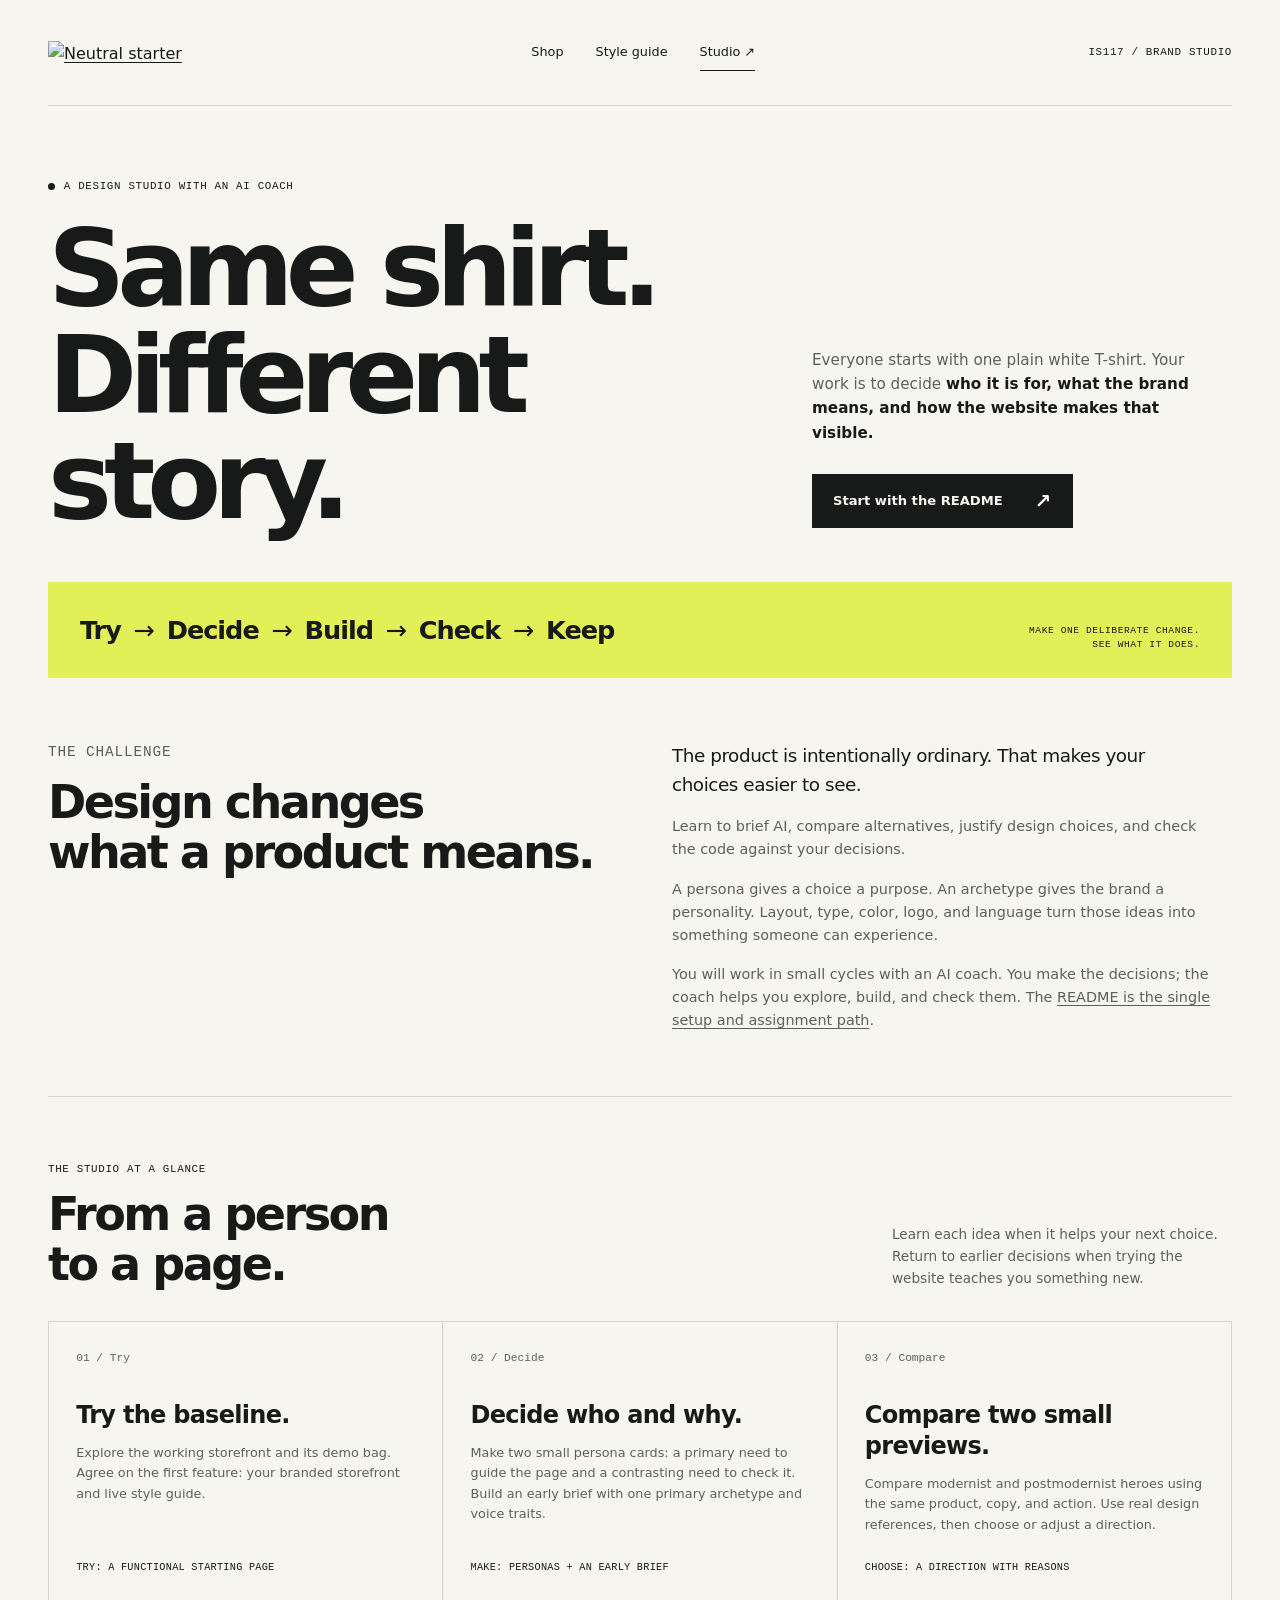
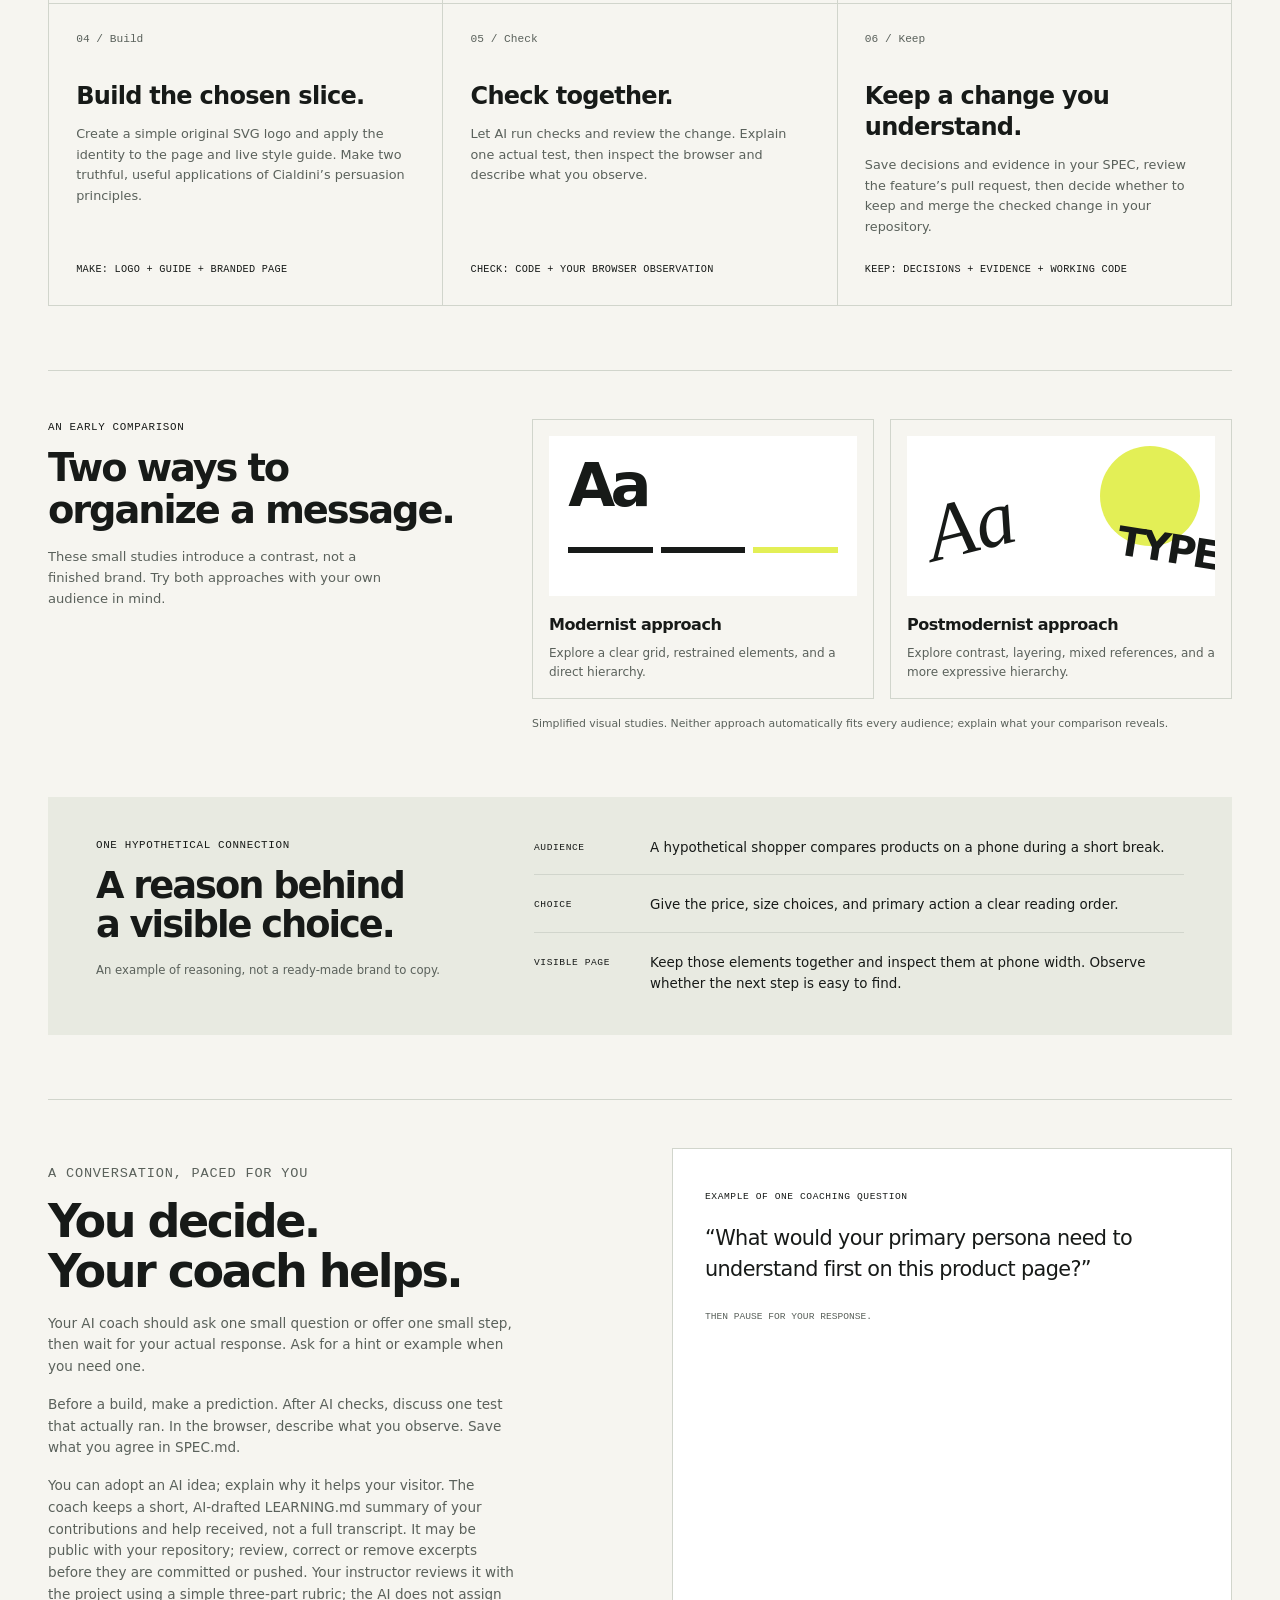
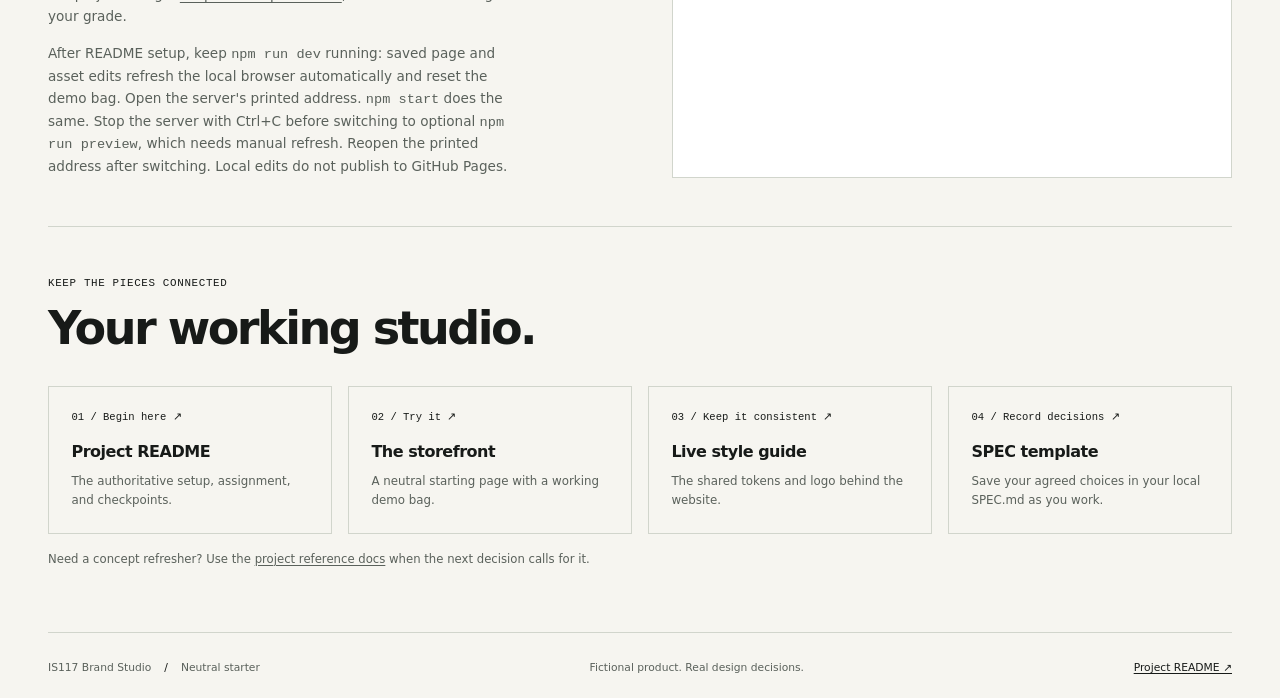
==== public/studio.html @ 38f99707 "Initial commit" ====
<!doctype html>
<html lang="en">
  <head>
    <meta charset="utf-8" />
    <meta name="viewport" content="width=device-width, initial-scale=1" />
    <meta
      name="description"
      content="IS117 Brand Studio: turn one plain white T-shirt into a deliberate brand and website, with an AI coach and decisions you can explain."
    />
    <title>Same shirt. Different story. — IS117 Brand Studio</title>
    <link rel="icon" href="data:," />
    <link rel="stylesheet" href="styles.css" />
    <link rel="stylesheet" href="studio.css" />
  </head>
  <body>
    <a class="skip-link" href="#main">Skip to content</a>
    <header class="site-header wrap">
      <a
        class="brand-link"
        href="index.html"
        aria-label="Your Brand storefront home"
        ><img
          class="wordmark"
          src="assets/wordmark.svg"
          alt="Neutral starter wordmark"
          width="175"
          height="26"
      /></a>
      <nav class="main-nav" aria-label="Main navigation">
        <a class="nav-link" href="index.html">Shop</a
        ><a class="nav-link" href="styleguide.html">Style guide</a
        ><a class="nav-link" href="studio.html" aria-current="page"
          >Studio <span aria-hidden="true">↗</span></a
        >
      </nav>
      <span class="micro-label">IS117 / Brand Studio</span>
    </header>
    <main id="main">
      <section
        class="page-hero studio-hero wrap"
        aria-labelledby="studio-title"
      >
        <p class="eyebrow">
          <span class="status-dot" aria-hidden="true"></span> A design studio
          with an AI coach
        </p>
        <h1 id="studio-title">Same shirt.<br />Different story.</h1>
        <div class="hero-summary">
          <p>
            Everyone starts with one plain white T-shirt. Your work is to decide
            <strong
              >who it is for, what the brand means, and how the website makes
              that visible.</strong
            >
          </p>
          <a
            class="button button-primary"
            href="https://github.com/kaw393939/is117-brand-studio#readme"
            >Start with the README <span aria-hidden="true">↗</span></a
          >
        </div>
      </section>
      <div class="studio-ribbon wrap">
        <p class="cycle">
          Try <span aria-hidden="true">→</span> Decide
          <span aria-hidden="true">→</span> Build
          <span aria-hidden="true">→</span> Check
          <span aria-hidden="true">→</span> Keep
        </p>
        <p class="micro-label">
          Make one deliberate change.<br />See what it does.
        </p>
      </div>

      <section class="studio-intro wrap" aria-labelledby="why-title">
        <div>
          <p class="eyebrow">The challenge</p>
          <h2 id="why-title">Design changes<br />what a product means.</h2>
        </div>
        <div>
          <p class="lead">
            The product is intentionally ordinary. That makes your choices
            easier to see.
          </p>
          <p>
            Learn to brief AI, compare alternatives, justify design choices, and
            check the code against your decisions.
          </p>
          <p>
            A persona gives a choice a purpose. An archetype gives the brand a
            personality. Layout, type, color, logo, and language turn those
            ideas into something someone can experience.
          </p>
          <p>
            You will work in small cycles with an AI coach. You make the
            decisions; the coach helps you explore, build, and check them. The
            <a href="https://github.com/kaw393939/is117-brand-studio#readme"
              >README is the single setup and assignment path</a
            >.
          </p>
        </div>
      </section>

      <section class="path-section wrap" aria-labelledby="path-title">
        <div class="path-intro">
          <div>
            <p class="eyebrow">The studio at a glance</p>
            <h2 id="path-title">From a person<br />to a page.</h2>
          </div>
          <p>
            Learn each idea when it helps your next choice. Return to earlier
            decisions when trying the website teaches you something new.
          </p>
        </div>
        <ol class="studio-path">
          <li>
            <span class="stage-number">01 / Try</span>
            <h3>Try the baseline.</h3>
            <p>
              Explore the working storefront and its demo bag. Agree on the
              first feature: your branded storefront and live style guide.
            </p>
            <p class="stage-output">Try: a functional starting page</p>
          </li>
          <li>
            <span class="stage-number">02 / Decide</span>
            <h3>Decide who and why.</h3>
            <p>
              Make two small persona cards: a primary need to guide the page and
              a contrasting need to check it. Build an early brief with one
              primary archetype and voice traits.
            </p>
            <p class="stage-output">Make: personas + an early brief</p>
          </li>
          <li>
            <span class="stage-number">03 / Compare</span>
            <h3>Compare two small previews.</h3>
            <p>
              Compare modernist and postmodernist heroes using the same product,
              copy, and action. Use real design references, then choose or
              adjust a direction.
            </p>
            <p class="stage-output">Choose: a direction with reasons</p>
          </li>
          <li>
            <span class="stage-number">04 / Build</span>
            <h3>Build the chosen slice.</h3>
            <p>
              Create a simple original SVG logo and apply the identity to the
              page and live style guide. Make two truthful, useful applications
              of Cialdini’s persuasion principles.
            </p>
            <p class="stage-output">Make: logo + guide + branded page</p>
          </li>
          <li>
            <span class="stage-number">05 / Check</span>
            <h3>Check together.</h3>
            <p>
              Let AI run checks and review the change. Explain one actual test,
              then inspect the browser and describe what you observe.
            </p>
            <p class="stage-output">Check: code + your browser observation</p>
          </li>
          <li>
            <span class="stage-number">06 / Keep</span>
            <h3>Keep a change you understand.</h3>
            <p>
              Save decisions and evidence in your SPEC, review the feature’s
              pull request, then decide whether to keep and merge the checked
              change in your repository.
            </p>
            <p class="stage-output">
              Keep: decisions + evidence + working code
            </p>
          </li>
        </ol>
      </section>

      <section
        class="comparison-section wrap"
        aria-labelledby="comparison-title"
      >
        <div>
          <p class="eyebrow">An early comparison</p>
          <h2 id="comparison-title">Two ways to<br />organize a message.</h2>
          <p class="comparison-description">
            These small studies introduce a contrast, not a finished brand. Try
            both approaches with your own audience in mind.
          </p>
        </div>
        <div class="comparison-grid">
          <article class="direction-card">
            <div class="direction-sketch modern-sketch" aria-hidden="true">
              <i></i><i></i><i></i>
            </div>
            <h3>Modernist approach</h3>
            <p>
              Explore a clear grid, restrained elements, and a direct hierarchy.
            </p>
          </article>
          <article class="direction-card">
            <div class="direction-sketch postmodern-sketch" aria-hidden="true">
              <i></i>
            </div>
            <h3>Postmodernist approach</h3>
            <p>
              Explore contrast, layering, mixed references, and a more
              expressive hierarchy.
            </p>
          </article>
          <p class="comparison-caption">
            Simplified visual studies. Neither approach automatically fits every
            audience; explain what your comparison reveals.
          </p>
        </div>
      </section>

      <section class="example-section wrap" aria-labelledby="example-title">
        <div>
          <p class="eyebrow">One hypothetical connection</p>
          <h2 id="example-title">A reason behind<br />a visible choice.</h2>
          <p class="guide-note">
            An example of reasoning, not a ready-made brand to copy.
          </p>
        </div>
        <div class="example-chain">
          <div class="example-step">
            <span class="micro-label">Audience</span>
            <p>
              A hypothetical shopper compares products on a phone during a short
              break.
            </p>
          </div>
          <div class="example-step">
            <span class="micro-label">Choice</span>
            <p>
              Give the price, size choices, and primary action a clear reading
              order.
            </p>
          </div>
          <div class="example-step">
            <span class="micro-label">Visible page</span>
            <p>
              Keep those elements together and inspect them at phone width.
              Observe whether the next step is easy to find.
            </p>
          </div>
        </div>
      </section>

      <section class="coach-section wrap" aria-labelledby="coach-title">
        <div>
          <p class="eyebrow">A conversation, paced for you</p>
          <h2 id="coach-title">You decide.<br />Your coach helps.</h2>
          <p>
            Your AI coach should ask one small question or offer one small step,
            then wait for your actual response. Ask for a hint or example when
            you need one.
          </p>
          <p>
            Before a build, make a prediction. After AI checks, discuss one test
            that actually ran. In the browser, describe what you observe. Save
            what you agree in SPEC.md.
          </p>
          <p>
            You can adopt an AI idea; explain why it helps your visitor. The
            coach keeps a short, AI-drafted LEARNING.md summary of your
            contributions and help received, not a full transcript. It may be
            public with your repository; review, correct or remove excerpts
            before they are committed or pushed. Your instructor reviews it with
            the project using a
            <a
              href="https://github.com/kaw393939/is117-brand-studio/blob/main/docs/assessment.md"
              >simple three-part rubric</a
            >; the AI does not assign your grade.
          </p>
          <p>
            After README setup, keep <code>npm run dev</code> running: saved
            page and asset edits refresh the local browser automatically and
            reset the demo bag. Open the server's printed address.
            <code>npm start</code> does the same. Stop the server with Ctrl+C
            before switching to optional <code>npm run preview</code>, which
            needs manual refresh. Reopen the printed address after switching.
            Local edits do not publish to GitHub Pages.
          </p>
        </div>
        <blockquote class="coach-quote">
          <span class="micro-label">Example of one coaching question</span>
          <p>
            “What would your primary persona need to understand first on this
            product page?”
          </p>
          <footer>Then pause for your response.</footer>
        </blockquote>
      </section>

      <section class="resource-section wrap" aria-labelledby="resources-title">
        <p class="eyebrow">Keep the pieces connected</p>
        <h2 id="resources-title">Your working studio.</h2>
        <div class="resource-grid">
          <a
            class="resource-card"
            href="https://github.com/kaw393939/is117-brand-studio#readme"
            ><span>01 / Begin here ↗</span>
            <h3>Project README</h3>
            <p>The authoritative setup, assignment, and checkpoints.</p></a
          >
          <a class="resource-card" href="index.html"
            ><span>02 / Try it ↗</span>
            <h3>The storefront</h3>
            <p>A neutral starting page with a working demo bag.</p></a
          >
          <a class="resource-card" href="styleguide.html"
            ><span>03 / Keep it consistent ↗</span>
            <h3>Live style guide</h3>
            <p>The shared tokens and logo behind the website.</p></a
          >
          <a
            class="resource-card"
            href="https://github.com/kaw393939/is117-brand-studio/blob/main/SPEC.md"
            ><span>04 / Record decisions ↗</span>
            <h3>SPEC template</h3>
            <p>
              Save your agreed choices in your local SPEC.md as you work.
            </p></a
          >
        </div>
        <p class="guide-note">
          Need a concept refresher? Use the
          <a
            href="https://github.com/kaw393939/is117-brand-studio/tree/main/docs"
            >project reference docs</a
          >
          when the next decision calls for it.
        </p>
      </section>
    </main>
    <footer class="site-footer wrap">
      <p>
        IS117 Brand Studio <span class="footer-separator"> / </span> Neutral
        starter
      </p>
      <p class="footer-tagline">Fictional product. Real design decisions.</p>
      <a href="https://github.com/kaw393939/is117-brand-studio#readme"
        >Project README <span aria-hidden="true">↗</span></a
      >
    </footer>
  </body>
</html>
---- public/styles.css ----
/* Shared brand tokens. Change these after you agree on your brand direction.
   Both the storefront and the live style guide use this file. */
:root {
  --color-paper: #f6f5f0;
  --color-ink: #171a18;
  --color-muted: #5a615b;
  --color-line: #d1d5cc;
  --color-accent: #e3ef56;
  --color-soft: #e8eae1;
  --color-white: #fff;
  --color-danger: #992e28;
  --font-body:
    system-ui, -apple-system, blinkmacsystemfont, "Segoe UI", sans-serif;
  --font-display:
    system-ui, -apple-system, blinkmacsystemfont, "Segoe UI", sans-serif;
  --font-mono: ui-monospace, sfmono-regular, consolas, monospace;
  --space-1: 0.5rem;
  --space-2: 1rem;
  --space-3: 1.5rem;
  --space-4: 2rem;
  --space-5: 3rem;
  --space-6: 4rem;
  --page-width: 1440px;
}

* {
  box-sizing: border-box;
}

html {
  scroll-behavior: smooth;
  scroll-padding-top: 1.5rem;
}

body {
  margin: 0;
  background: var(--color-paper);
  color: var(--color-ink);
  font-family: var(--font-body);
  line-height: 1.6;
  -webkit-font-smoothing: antialiased;
}

img,
svg {
  display: block;
  max-width: 100%;
}

button,
a,
input {
  -webkit-tap-highlight-color: transparent;
}

a {
  color: inherit;
  text-underline-offset: 0.2em;
  text-decoration-thickness: 1px;
}

a:hover {
  text-decoration-thickness: 2px;
}

button,
input {
  font: inherit;
}

button {
  cursor: pointer;
}

button:disabled {
  cursor: default;
}

:focus-visible {
  outline: 3px solid var(--color-ink);
  outline-offset: 5px;
}

[hidden] {
  display: none !important;
}

::selection {
  background: var(--color-accent);
  color: var(--color-ink);
}

h1,
h2,
h3,
p {
  margin: 0;
}

h1,
h2,
h3 {
  font-family: var(--font-display);
  font-weight: 550;
}

h1 {
  font-size: clamp(3.4rem, 6.25vw, 6.6rem);
  line-height: 0.99;
  letter-spacing: -0.075em;
}

h2 {
  font-size: clamp(2rem, 3.6vw, 3.75rem);
  line-height: 1.08;
  letter-spacing: -0.055em;
}

h3 {
  font-size: 1.3rem;
  line-height: 1.3;
  letter-spacing: -0.03em;
}

p + p {
  margin-top: var(--space-2);
}

.wrap {
  width: min(calc(100% - 6rem), var(--page-width));
  margin-inline: auto;
}

.muted {
  color: var(--color-muted);
}

.eyebrow,
.micro-label,
.visual-label,
.image-caption,
.section-number,
.type-label,
.token-name {
  font-family: var(--font-mono);
  font-size: 0.68rem;
  font-weight: 500;
  line-height: 1.5;
  letter-spacing: 0.06em;
  text-transform: uppercase;
}

.eyebrow {
  display: flex;
  align-items: center;
  gap: 0.55rem;
}

.status-dot {
  width: 7px;
  height: 7px;
  display: inline-block;
  background: var(--color-ink);
  border-radius: 50%;
}

.skip-link {
  position: fixed;
  top: 8px;
  left: 8px;
  z-index: 10;
  transform: translateY(-180%);
  padding: 0.75rem 1rem;
  background: var(--color-ink);
  color: var(--color-white);
}

.skip-link:focus {
  transform: translateY(0);
}

.starter-notice {
  display: flex;
  justify-content: space-between;
  align-items: center;
  gap: 1.5rem;
  padding: 0.8rem 3rem;
  background: var(--color-accent);
  font-size: 0.73rem;
  line-height: 1.5;
}

.starter-notice a {
  flex-shrink: 0;
  font-weight: 650;
}

.site-header {
  min-height: 106px;
  display: flex;
  align-items: center;
  gap: 3rem;
  border-bottom: 1px solid var(--color-line);
}

.brand-link {
  display: inline-block;
  flex-shrink: 0;
}

.wordmark {
  width: 150px;
  height: auto;
}

.main-nav {
  display: flex;
  justify-content: center;
  align-items: center;
  gap: 2rem;
  margin-inline: auto;
}

.nav-link,
.bag-link {
  text-decoration: none;
  font-size: 0.8rem;
}

.nav-link {
  padding-block: 0.5rem;
  border-bottom: 1px solid transparent;
}

.nav-link:hover,
.nav-link[aria-current="page"] {
  border-color: currentcolor;
}

.bag-link {
  display: flex;
  align-items: center;
  gap: 0.65rem;
  white-space: nowrap;
}

.bag-count {
  display: grid;
  place-items: center;
  min-width: 1.7rem;
  height: 1.7rem;
  border: 1px solid var(--color-ink);
  border-radius: 50%;
  font-size: 0.7rem;
}

.product-section {
  display: grid;
  grid-template-columns: 1.13fr 1fr;
  gap: clamp(3rem, 7vw, 8rem);
  padding-block: var(--space-5) 5rem;
  align-items: start;
}

.product-visual {
  position: relative;
  background: var(--color-soft);
}

.visual-label {
  position: absolute;
  z-index: 1;
  inset: 1.3rem 1.4rem auto;
  display: flex;
  justify-content: space-between;
  gap: 1rem;
  font-size: 0.6rem;
}

.shirt-image {
  width: 100%;
  height: auto;
  aspect-ratio: 800 / 880;
  object-fit: contain;
}

.image-caption {
  display: flex;
  align-items: center;
  justify-content: space-between;
  gap: 1rem;
  padding: 1.2rem 1.4rem;
  border-top: 1px solid var(--color-line);
  font-size: 0.59rem;
}

.image-caption > :last-child {
  font-family: var(--font-body);
  font-size: 1.5rem;
  line-height: 1;
}

.product-information {
  max-width: 530px;
  padding-block: 1rem;
}

.product-information h1 {
  margin-top: 1.6rem;
}

.product-intro {
  font-size: 1.2rem;
  line-height: 1.5;
  margin-top: 1.8rem;
  letter-spacing: -0.025em;
}

.product-description {
  margin-top: 0.6rem;
  font-size: 0.88rem;
  max-width: 430px;
}

.price-row {
  display: flex;
  align-items: center;
  justify-content: space-between;
  gap: 1rem;
  margin-block: 2rem 1.5rem;
  padding-bottom: 1.2rem;
  border-bottom: 1px solid var(--color-line);
}

.price {
  font-size: 1.65rem;
  letter-spacing: -0.04em;
  font-weight: 600;
}

.price span {
  font-family: var(--font-mono);
  font-size: 0.65rem;
  font-weight: 400;
  letter-spacing: 0;
  margin-left: 0.25rem;
}

.price-row .micro-label {
  color: var(--color-muted);
  font-size: 0.6rem;
}

fieldset {
  padding: 0;
  margin: 0;
  border: 0;
  min-width: 0;
}

legend {
  padding: 0;
  font-size: 0.84rem;
  font-weight: 650;
}

.field-help {
  margin-top: 0.3rem;
  color: var(--color-muted);
  font-size: 0.74rem;
}

.size-options {
  display: grid;
  grid-template-columns: repeat(4, 1fr);
  gap: 0.6rem;
  margin-top: 1rem;
}

.size-option {
  position: relative;
  cursor: pointer;
}

.size-option input {
  position: absolute;
  opacity: 0;
  width: 100%;
  height: 100%;
  margin: 0;
  cursor: pointer;
}

.size-option span {
  display: grid;
  place-items: center;
  min-height: 3.2rem;
  border: 1px solid var(--color-line);
  background: var(--color-paper);
  font-size: 0.83rem;
  transition:
    background 150ms ease,
    border-color 150ms ease;
}

.size-option input:checked + span {
  background: var(--color-ink);
  border-color: var(--color-ink);
  color: var(--color-paper);
}

.size-option input:hover + span {
  border-color: var(--color-ink);
}

.size-option input:focus-visible + span {
  outline: 3px solid var(--color-ink);
  outline-offset: 4px;
}

.size-option input:focus-visible {
  outline: none;
}

.field-error {
  color: var(--color-danger);
  font-size: 0.8rem;
  margin-top: 0.9rem;
  font-weight: 550;
}

.button {
  display: inline-flex;
  align-items: center;
  justify-content: space-between;
  gap: 2rem;
  min-height: 3.4rem;
  border: 1px solid var(--color-ink);
  padding: 0.9rem 1.25rem;
  font-size: 0.82rem;
  font-weight: 550;
  line-height: 1.4;
  text-decoration: none;
  transition:
    background 150ms ease,
    color 150ms ease;
}

.button > span[aria-hidden] {
  font-size: 1.25rem;
  line-height: 1;
}

.button-primary {
  background: var(--color-ink);
  color: var(--color-paper);
}

.button-primary:hover {
  background: var(--color-accent);
  color: var(--color-ink);
}

.button-secondary {
  background: transparent;
  color: var(--color-ink);
}

.button-secondary:hover {
  background: var(--color-soft);
}

.add-button {
  width: 100%;
  margin-top: 1.4rem;
}

.demo-disclaimer {
  font-size: 0.68rem;
  line-height: 1.65;
  color: var(--color-muted);
  margin-top: 0.9rem;
  max-width: 420px;
}

.product-facts {
  margin-bottom: 0;
  margin-top: 1.8rem;
}

.product-facts div {
  display: flex;
  justify-content: space-between;
  gap: 1rem;
  padding-block: 0.62rem;
  border-top: 1px solid var(--color-line);
  font-size: 0.71rem;
}

.product-facts dt {
  color: var(--color-muted);
}

.product-facts dd {
  margin: 0;
  font-weight: 500;
  text-align: right;
}

.bag-section {
  display: grid;
  grid-template-columns: 1fr 1fr;
  gap: 3rem;
  border-top: 1px solid var(--color-line);
  padding-block: 3rem;
}

.bag-section h2 {
  margin-top: 0.6rem;
  font-size: clamp(2rem, 3vw, 3rem);
}

.bag-details {
  padding-top: 0.2rem;
  font-size: 0.85rem;
}

.bag-message {
  max-width: 500px;
}

.bag-items {
  list-style: none;
  margin: 1rem 0;
  padding: 0;
}

.bag-items:empty {
  margin: 0;
}

.bag-items li {
  padding-block: 0.55rem;
  border-bottom: 1px solid var(--color-line);
  font-size: 0.78rem;
}

.text-button {
  padding: 0.5rem 0;
  border: 0;
  background: transparent;
  color: var(--color-ink);
  font-size: 0.8rem;
  text-decoration: underline;
  text-underline-offset: 0.25rem;
}

.text-button:disabled {
  opacity: 0.5;
}

.bag-details .field-help {
  margin-top: 0.4rem;
  font-size: 0.69rem;
}

.starter-next {
  display: grid;
  grid-template-columns: 1fr 1fr;
  gap: 1.5rem 3rem;
  background: var(--color-accent);
  padding: 2.7rem 3rem 3rem;
  margin-block: 1rem 4rem;
}

.starter-next > .eyebrow {
  grid-column: 1 / -1;
}

.starter-next > div {
  max-width: 470px;
  font-size: 0.86rem;
}

.starter-next .button {
  margin-top: 1.6rem;
}

.site-footer {
  display: flex;
  align-items: center;
  justify-content: space-between;
  gap: 2rem;
  border-top: 1px solid var(--color-line);
  padding-block: 1.6rem;
  font-size: 0.67rem;
  color: var(--color-muted);
}

.footer-tagline {
  margin: 0;
}

.footer-separator {
  margin-inline: 0.6rem;
  color: var(--color-ink);
}

.site-footer a {
  color: var(--color-ink);
}

/* Shared editorial pages */
.page-hero {
  padding-block: 4.5rem 3.8rem;
  display: grid;
  grid-template-columns: 1.25fr 0.75fr;
  align-items: end;
  gap: 1.3rem 4rem;
}

.page-hero > .eyebrow {
  grid-column: 1 / -1;
}

.page-hero h1 {
  font-size: clamp(3.5rem, 6.8vw, 7.3rem);
}

.page-hero .hero-summary {
  max-width: 400px;
  font-size: 0.95rem;
  color: var(--color-muted);
  padding-bottom: 0.25rem;
}

.hero-summary strong {
  font-weight: 550;
  color: var(--color-ink);
}

.page-subnav {
  display: flex;
  flex-wrap: wrap;
  gap: 0.6rem 1.8rem;
  padding-block: 1rem;
  border-top: 1px solid var(--color-line);
  border-bottom: 1px solid var(--color-line);
  font-size: 0.76rem;
}

.section-link {
  text-decoration: none;
}

.section-link:hover {
  text-decoration: underline;
}

.guide-section {
  padding-block: 3rem;
  border-bottom: 1px solid var(--color-line);
  display: grid;
  grid-template-columns: 0.32fr 1fr;
  column-gap: 3rem;
}

.section-heading .section-number {
  color: var(--color-muted);
  display: block;
  margin-bottom: 0.8rem;
}

.section-heading h2 {
  font-size: clamp(1.7rem, 2.5vw, 2.65rem);
}

.section-heading p {
  font-size: 0.78rem;
  color: var(--color-muted);
  margin-top: 1rem;
  max-width: 210px;
}

.guide-content {
  min-width: 0;
}

.draft-label {
  display: inline-block;
  padding: 0.3rem 0.55rem;
  background: var(--color-accent);
  color: var(--color-ink);
  font-family: var(--font-mono);
  font-size: 0.6rem;
  line-height: 1.4;
  letter-spacing: 0.03em;
  text-transform: uppercase;
}

.decision-grid {
  display: grid;
  grid-template-columns: repeat(3, 1fr);
  gap: 1.5rem;
  margin-top: 1.6rem;
}

.decision-grid > div {
  border-top: 1px solid var(--color-line);
  padding-top: 0.8rem;
}

.decision-grid h3 {
  font-size: 0.85rem;
  font-weight: 650;
  letter-spacing: 0;
}

.decision-grid p {
  font-size: 0.8rem;
  color: var(--color-muted);
  margin-top: 0.5rem;
}

.decision-grid .undecided {
  font-size: 1.5rem;
  font-weight: 450;
  color: var(--color-ink);
  letter-spacing: -0.04em;
}

.logo-board {
  min-height: 230px;
  display: grid;
  place-items: center;
  padding: 3rem;
  background: var(--color-white);
  border: 1px solid var(--color-line);
}

.logo-board img {
  width: min(100%, 380px);
}

.logo-variants {
  display: grid;
  grid-template-columns: 1fr 1fr;
  border: 1px solid var(--color-line);
  border-top: 0;
}

.logo-variant {
  min-height: 140px;
  padding: 1.5rem;
  display: flex;
  flex-direction: column;
  justify-content: space-between;
  gap: 1.5rem;
}

.logo-variant + .logo-variant {
  border-left: 1px solid var(--color-line);
}

.logo-small {
  width: 110px;
  height: auto;
}

.logo-mono {
  width: 190px;
  filter: brightness(0);
}

.logo-variant p,
.guide-note {
  font-size: 0.73rem;
  color: var(--color-muted);
}

.guide-note {
  margin-top: 1rem;
  max-width: 680px;
}

.palette-grid {
  display: grid;
  grid-template-columns: repeat(5, 1fr);
  gap: 0.65rem;
}

.color-swatch {
  height: 120px;
  border: 1px solid var(--color-line);
  background: var(--swatch-color);
}

.palette-card h3 {
  font-size: 0.76rem;
  letter-spacing: 0;
  font-weight: 650;
  margin-top: 0.65rem;
}

.palette-card code {
  font-family: var(--font-mono);
  font-size: 0.65rem;
  color: var(--color-muted);
  display: block;
  margin-top: 0.15rem;
}

.palette-card p {
  font-size: 0.66rem;
  color: var(--color-muted);
  margin-top: 0.4rem;
  line-height: 1.5;
}

.type-specimen {
  border-top: 1px solid var(--color-line);
  padding-block: 1.3rem;
}

.type-specimen:first-child {
  border-top: 0;
  padding-top: 0;
}

.type-label {
  display: block;
  margin-bottom: 1rem;
  color: var(--color-muted);
  font-size: 0.6rem;
}

.type-display {
  font-family: var(--font-display);
  font-size: clamp(2.5rem, 4.5vw, 5rem);
  font-weight: 550;
  letter-spacing: -0.075em;
  line-height: 1;
  max-width: 700px;
}

.type-body {
  font-family: var(--font-body);
  font-size: 1rem;
  max-width: 570px;
}

.type-mono {
  font-family: var(--font-mono);
  text-transform: uppercase;
  font-size: 0.7rem;
  letter-spacing: 0.06em;
}

.spacing-grid {
  display: flex;
  flex-wrap: wrap;
  align-items: start;
  gap: 2rem;
}

.spacing-token {
  min-width: 52px;
}

.spacing-bar {
  width: var(--token-size);
  height: 40px;
  background: var(--color-ink);
  margin-bottom: 0.9rem;
}

.token-name {
  display: block;
  font-size: 0.6rem;
}

.spacing-token code {
  font-family: var(--font-mono);
  color: var(--color-muted);
  font-size: 0.65rem;
}

.button-samples {
  display: flex;
  flex-wrap: wrap;
  gap: 1rem;
}

.button-samples .button {
  min-width: 185px;
}

.voice-grid {
  display: grid;
  grid-template-columns: 1fr 1fr;
  gap: 2rem;
}

.voice-grid h3 {
  font-size: 0.95rem;
  font-weight: 600;
  margin-bottom: 0.65rem;
}

.voice-grid p {
  font-size: 0.84rem;
  color: var(--color-muted);
}

.voice-example {
  font-size: 1.7rem !important;
  color: var(--color-ink) !important;
  letter-spacing: -0.035em;
  line-height: 1.3;
}

.guide-footer-note {
  display: flex;
  gap: 2rem;
  align-items: center;
  justify-content: space-between;
  background: var(--color-soft);
  padding: 1.5rem 2rem;
  margin-block: 2rem 4rem;
}

.guide-footer-note p {
  font-size: 0.83rem;
  max-width: 680px;
}

.guide-footer-note a {
  font-size: 0.8rem;
  white-space: nowrap;
}

@media (width >= 1600px) {
  .product-section {
    gap: 8rem;
  }
}

@media (width <= 1100px) {
  .wrap {
    width: calc(100% - 4rem);
  }

  .starter-notice {
    padding-inline: 2rem;
  }

  .site-header {
    gap: 1.7rem;
  }

  .main-nav {
    gap: 1.25rem;
  }

  .product-section {
    gap: 3rem;
    align-items: start;
  }

  .product-information h1 {
    font-size: clamp(3.4rem, 7vw, 5rem);
  }

  .product-information {
    padding-top: 0.5rem;
  }

  .product-intro {
    margin-top: 1.4rem;
  }

  .price-row {
    margin-top: 1.5rem;
  }

  .page-hero {
    column-gap: 2rem;
  }

  .guide-section {
    grid-template-columns: 0.35fr 1fr;
    gap: 2rem;
  }

  .palette-grid {
    grid-template-columns: repeat(3, 1fr);
    row-gap: 1.6rem;
  }
}

@media (width <= 760px) {
  .wrap {
    width: calc(100% - 2.5rem);
  }

  .starter-notice {
    padding: 0.75rem 1.25rem;
    font-size: 0.67rem;
    gap: 1rem;
  }

  .starter-notice > span {
    max-width: 480px;
  }

  .starter-notice a {
    font-size: 0.65rem;
  }

  .site-header {
    min-height: 108px;
    display: grid;
    grid-template-columns: 1fr auto;
    gap: 0.5rem 1rem;
    padding-block: 1.2rem 1rem;
  }

  .wordmark {
    width: 130px;
  }

  .main-nav {
    grid-row: 2;
    grid-column: 1 / -1;
    margin: 0;
    justify-content: flex-start;
    gap: 1.5rem;
  }

  .nav-link,
  .bag-link {
    font-size: 0.73rem;
  }

  .bag-link {
    grid-column: 2;
    grid-row: 1;
  }

  .bag-count {
    min-width: 1.5rem;
    height: 1.5rem;
  }

  .product-section {
    grid-template-columns: 1fr;
    gap: 2rem;
    padding-block: 1.5rem 3rem;
  }

  .product-visual {
    max-width: 600px;
    width: 100%;
    margin-inline: auto;
  }

  .shirt-image {
    max-height: 530px;
  }

  .product-information {
    max-width: none;
    padding: 0;
  }

  .product-information h1 {
    font-size: clamp(4.2rem, 13vw, 7rem);
    margin-top: 1rem;
  }

  .product-intro {
    font-size: 1.1rem;
    margin-top: 1.4rem;
  }

  .product-description {
    max-width: 580px;
  }

  .product-facts {
    margin-top: 1.5rem;
  }

  .bag-section {
    grid-template-columns: 1fr;
    gap: 1.3rem;
    padding-block: 2rem;
  }

  .bag-section h2 {
    margin-top: 0.6rem;
  }

  .starter-next {
    grid-template-columns: 1fr;
    padding: 1.8rem;
    gap: 1.3rem;
    margin-block: 1rem 3rem;
  }

  .starter-next > div {
    max-width: none;
  }

  .site-footer {
    flex-wrap: wrap;
    gap: 0.7rem 2rem;
    padding-block: 1.5rem;
  }

  .footer-tagline {
    display: none;
  }

  .page-hero {
    padding-block: 2.5rem;
    grid-template-columns: 1fr;
    row-gap: 1.4rem;
  }

  .page-hero h1 {
    font-size: clamp(3.7rem, 11vw, 6rem);
  }

  .page-hero .hero-summary {
    max-width: 570px;
    font-size: 0.9rem;
  }

  .page-subnav {
    gap: 0.6rem 1.2rem;
    font-size: 0.72rem;
  }

  .guide-section {
    grid-template-columns: 1fr;
    gap: 1.8rem;
    padding-block: 2.3rem;
  }

  .section-heading {
    display: grid;
    grid-template-columns: 1fr 1fr;
    column-gap: 2rem;
  }

  .section-heading .section-number {
    grid-column: 1 / -1;
    margin-bottom: 0.5rem;
  }

  .section-heading p {
    max-width: none;
    margin: 0;
    font-size: 0.73rem;
  }

  .decision-grid {
    gap: 1rem;
  }

  .decision-grid .undecided {
    font-size: 1.3rem;
  }

  .decision-grid p {
    font-size: 0.73rem;
  }

  .palette-grid {
    grid-template-columns: repeat(5, 1fr);
  }

  .color-swatch {
    height: 85px;
  }

  .palette-card p {
    font-size: 0.62rem;
  }

  .palette-card code {
    font-size: 0.57rem;
  }

  .guide-footer-note {
    flex-direction: column;
    align-items: start;
    gap: 1rem;
    margin-block: 1.5rem 3rem;
    padding: 1.5rem;
  }
}

@media (width <= 420px) {
  .starter-notice {
    align-items: start;
    flex-direction: column;
    gap: 0.35rem;
  }

  .visual-label {
    inset: 1rem 1rem auto;
    font-size: 0.53rem;
  }

  .image-caption {
    font-size: 0.53rem;
    padding: 1rem;
  }

  .price-row .micro-label {
    font-size: 0.54rem;
  }

  .section-heading {
    grid-template-columns: 1fr;
    gap: 0.6rem;
  }

  .section-heading .section-number {
    margin: 0;
  }

  .decision-grid {
    grid-template-columns: 1fr;
    gap: 1.2rem;
  }

  .decision-grid > div {
    display: grid;
    grid-template-columns: 0.5fr 1fr;
    gap: 0.4rem 1rem;
  }

  .decision-grid p {
    margin-top: 0;
  }

  .decision-grid p:last-child {
    grid-column: 2;
  }

  .palette-grid {
    grid-template-columns: repeat(3, 1fr);
  }

  .color-swatch {
    height: 90px;
  }

  .logo-board {
    min-height: 190px;
    padding: 2rem;
  }

  .logo-variants {
    grid-template-columns: 1fr;
  }

  .logo-variant {
    min-height: 125px;
  }

  .logo-variant + .logo-variant {
    border-left: 0;
    border-top: 1px solid var(--color-line);
  }

  .voice-grid {
    grid-template-columns: 1fr;
    gap: 1.5rem;
  }
}

@media (prefers-reduced-motion: reduce) {
  html {
    scroll-behavior: auto;
  }

  *,
  *::before,
  *::after {
    transition: none !important;
    animation: none !important;
  }
}
---- public/studio.css ----
/* Assignment overview: the README remains the setup authority. */
.studio-hero {
  padding-bottom: 3rem;
}

.studio-hero h1 {
  font-size: clamp(4rem, 8.4vw, 9rem);
}

.studio-hero .hero-summary {
  padding-bottom: 0.4rem;
}

.studio-hero .button {
  margin-top: 1.8rem;
}

.studio-ribbon {
  display: grid;
  grid-template-columns: 1fr auto;
  align-items: center;
  gap: 1.5rem;
  background: var(--color-accent);
  padding: 1.6rem 2rem;
}

.cycle {
  font-size: clamp(1.15rem, 2vw, 1.8rem);
  font-weight: 550;
  letter-spacing: -0.04em;
  line-height: 1.5;
}

.cycle span {
  font-weight: 350;
  margin-inline: 0.3rem;
}

.studio-ribbon .micro-label {
  max-width: 205px;
  text-align: right;
  font-size: 0.6rem;
}

.studio-intro {
  display: grid;
  grid-template-columns: 1fr 1fr;
  gap: 4rem;
  padding-block: 4rem;
  border-bottom: 1px solid var(--color-line);
}

.studio-intro h2 {
  margin-top: 0.9rem;
}

.studio-intro p {
  font-size: 0.9rem;
  color: var(--color-muted);
  max-width: 540px;
}

.studio-intro .lead {
  font-size: 1.15rem;
  color: var(--color-ink);
  line-height: 1.55;
  letter-spacing: -0.025em;
}

.path-section {
  padding-block: 4rem;
}

.path-intro {
  display: flex;
  justify-content: space-between;
  gap: 2rem;
  align-items: end;
  margin-bottom: 2rem;
}

.path-intro h2 {
  margin-top: 0.8rem;
}

.path-intro > p {
  font-size: 0.85rem;
  color: var(--color-muted);
  max-width: 340px;
}

.studio-path {
  margin: 0;
  padding: 0;
  list-style: none;
  display: grid;
  grid-template-columns: repeat(3, 1fr);
  border-top: 1px solid var(--color-line);
  border-left: 1px solid var(--color-line);
}

.studio-path > li {
  min-height: 280px;
  border-right: 1px solid var(--color-line);
  border-bottom: 1px solid var(--color-line);
  padding: 1.7rem;
  display: flex;
  flex-direction: column;
}

.stage-number {
  font-family: var(--font-mono);
  font-size: 0.7rem;
  color: var(--color-muted);
  margin-bottom: 2rem;
}

.studio-path h3 {
  font-size: 1.5rem;
  margin-bottom: 0.75rem;
}

.studio-path p {
  font-size: 0.8rem;
  color: var(--color-muted);
}

.studio-path .stage-output {
  font-size: 0.64rem;
  text-transform: uppercase;
  font-family: var(--font-mono);
  letter-spacing: 0.025em;
  margin-top: auto;
  padding-top: 1.5rem;
  color: var(--color-ink);
}

.comparison-section {
  display: grid;
  grid-template-columns: 0.6fr 1fr;
  gap: 4rem;
  padding-block: 3rem 4rem;
  border-top: 1px solid var(--color-line);
}

.comparison-section h2 {
  font-size: clamp(2rem, 3vw, 3rem);
  margin-top: 0.75rem;
}

.comparison-description {
  color: var(--color-muted);
  font-size: 0.82rem;
  margin-top: 1rem;
  max-width: 350px;
}

.comparison-grid {
  display: grid;
  grid-template-columns: 1fr 1fr;
  gap: 1rem;
}

.direction-card {
  border: 1px solid var(--color-line);
  padding: 1rem;
}

.direction-sketch {
  height: 160px;
  margin-bottom: 1.2rem;
  background: var(--color-white);
  overflow: hidden;
  position: relative;
}

.modern-sketch {
  display: grid;
  grid-template-columns: repeat(3, 1fr);
  gap: 0.5rem;
  padding: 1.2rem;
}

.modern-sketch::before {
  content: "Aa";
  font-size: 3.8rem;
  font-weight: 650;
  line-height: 1;
  letter-spacing: -0.08em;
  grid-column: 1 / -1;
}

.modern-sketch i {
  display: block;
  background: var(--color-ink);
  height: 0.4rem;
}

.postmodern-sketch::before {
  content: "Aa";
  position: absolute;
  font-family: Georgia, serif;
  font-style: italic;
  font-size: 5rem;
  transform: rotate(-14deg);
  inset: 0 0 auto 1rem;
  z-index: 1;
}

.postmodern-sketch::after {
  content: "TYPE";
  position: absolute;
  right: -3px;
  bottom: 16px;
  font-weight: 800;
  font-size: 2.5rem;
  letter-spacing: -0.075em;
  transform: rotate(9deg);
  text-decoration: underline;
  text-decoration-color: var(--color-accent);
  text-decoration-thickness: 16px;
  text-underline-offset: -8px;
}

.postmodern-sketch i {
  position: absolute;
  display: block;
  width: 100px;
  height: 100px;
  right: 15px;
  top: 10px;
  background: var(--color-accent);
  border-radius: 50%;
}

.modern-sketch i:last-child {
  background: var(--color-accent);
}

.direction-card h3 {
  font-size: 1rem;
  margin-bottom: 0.5rem;
}

.direction-card p {
  font-size: 0.75rem;
  color: var(--color-muted);
}

.comparison-caption {
  grid-column: 1 / -1;
  color: var(--color-muted);
  font-size: 0.68rem;
}

.example-section {
  padding: 2.5rem 3rem;
  background: var(--color-soft);
  display: grid;
  grid-template-columns: 0.6fr 1fr;
  gap: 3rem;
  margin-bottom: 4rem;
}

.example-section h2 {
  font-size: 2.3rem;
  margin-top: 0.8rem;
}

.example-chain {
  display: grid;
  grid-template-columns: 1fr;
  gap: 1.2rem;
}

.example-step {
  display: grid;
  grid-template-columns: 100px 1fr;
  gap: 1rem;
  padding-bottom: 1rem;
  border-bottom: 1px solid var(--color-line);
}

.example-step:last-child {
  padding-bottom: 0;
  border-bottom: 0;
}

.example-step .micro-label {
  font-size: 0.6rem;
  padding-top: 0.25rem;
}

.example-step p {
  font-size: 0.84rem;
}

.coach-section {
  display: grid;
  grid-template-columns: 1fr 1fr;
  gap: 4rem;
  border-top: 1px solid var(--color-line);
  padding-block: 3rem;
}

.coach-section h2 {
  margin-top: 0.8rem;
}

.coach-section p {
  font-size: 0.85rem;
  color: var(--color-muted);
  margin-top: 1rem;
  max-width: 470px;
}

.coach-quote {
  background: var(--color-white);
  border: 1px solid var(--color-line);
  margin: 0;
  padding: 2rem;
}

.coach-quote .micro-label {
  font-size: 0.6rem;
}

.coach-quote p {
  color: var(--color-ink);
  font-size: 1.3rem;
  line-height: 1.5;
  letter-spacing: -0.03em;
}

.coach-quote footer {
  font-family: var(--font-mono);
  font-size: 0.6rem;
  text-transform: uppercase;
  color: var(--color-muted);
  margin-top: 1.5rem;
}

.resource-section {
  border-top: 1px solid var(--color-line);
  padding-block: 3rem 4rem;
}

.resource-section h2 {
  margin-top: 0.8rem;
}

.resource-grid {
  display: grid;
  grid-template-columns: repeat(4, 1fr);
  gap: 1rem;
  margin-top: 2rem;
}

.resource-card {
  display: block;
  border: 1px solid var(--color-line);
  padding: 1.4rem;
  text-decoration: none;
}

.resource-card:hover {
  background: var(--color-soft);
}

.resource-card span {
  display: block;
  margin-bottom: 1rem;
  font-size: 0.66rem;
  font-family: var(--font-mono);
}

.resource-card h3 {
  font-size: 1rem;
}

.resource-card p {
  font-size: 0.74rem;
  color: var(--color-muted);
  margin-top: 0.6rem;
}

@media (width <= 1100px) {
  .studio-path > li {
    padding: 1.4rem;
  }

  .comparison-section {
    grid-template-columns: 0.65fr 1fr;
    gap: 2rem;
  }

  .example-section {
    gap: 2rem;
    padding: 2rem;
  }
}

@media (width <= 760px) {
  .studio-hero h1 {
    font-size: clamp(4rem, 13vw, 7rem);
  }

  .studio-hero .button {
    margin-top: 1.3rem;
  }

  .studio-ribbon {
    padding: 1.5rem;
    grid-template-columns: 1fr;
    gap: 0.7rem;
  }

  .studio-ribbon .micro-label {
    text-align: left;
    max-width: none;
  }

  .cycle span {
    margin-inline: 0.1rem;
  }

  .studio-intro {
    grid-template-columns: 1fr;
    gap: 1.7rem;
    padding-block: 2.5rem;
  }

  .studio-intro p {
    max-width: none;
  }

  .path-section {
    padding-block: 2.5rem;
  }

  .path-intro {
    align-items: start;
    flex-direction: column;
    gap: 1.2rem;
  }

  .path-intro > p {
    max-width: 540px;
  }

  .studio-path {
    grid-template-columns: repeat(2, 1fr);
  }

  .studio-path > li {
    min-height: 270px;
  }

  .studio-path h3 {
    font-size: 1.3rem;
  }

  .stage-number {
    margin-bottom: 1.5rem;
  }

  .comparison-section {
    grid-template-columns: 1fr;
    gap: 1.5rem;
    padding-block: 2.5rem;
  }

  .comparison-description {
    max-width: 540px;
  }

  .example-section {
    grid-template-columns: 1fr;
    gap: 2rem;
    padding: 1.6rem;
    margin-bottom: 2.5rem;
  }

  .coach-section {
    grid-template-columns: 1fr;
    gap: 1.7rem;
    padding-block: 2.5rem;
  }

  .coach-section p {
    max-width: none;
  }

  .coach-quote {
    padding: 1.6rem;
  }

  .resource-section {
    padding-block: 2.5rem 3rem;
  }

  .resource-grid {
    grid-template-columns: repeat(2, 1fr);
  }
}

@media (width <= 420px) {
  .studio-path {
    grid-template-columns: 1fr;
  }

  .studio-path > li {
    min-height: 235px;
  }

  .example-step {
    grid-template-columns: 1fr;
    gap: 0.4rem;
  }

  .resource-grid {
    gap: 0.7rem;
  }

  .resource-card {
    padding: 1rem;
  }

  .comparison-grid {
    gap: 0.7rem;
  }

  .direction-card {
    padding: 0.75rem;
  }

  .direction-sketch {
    height: 135px;
  }
}
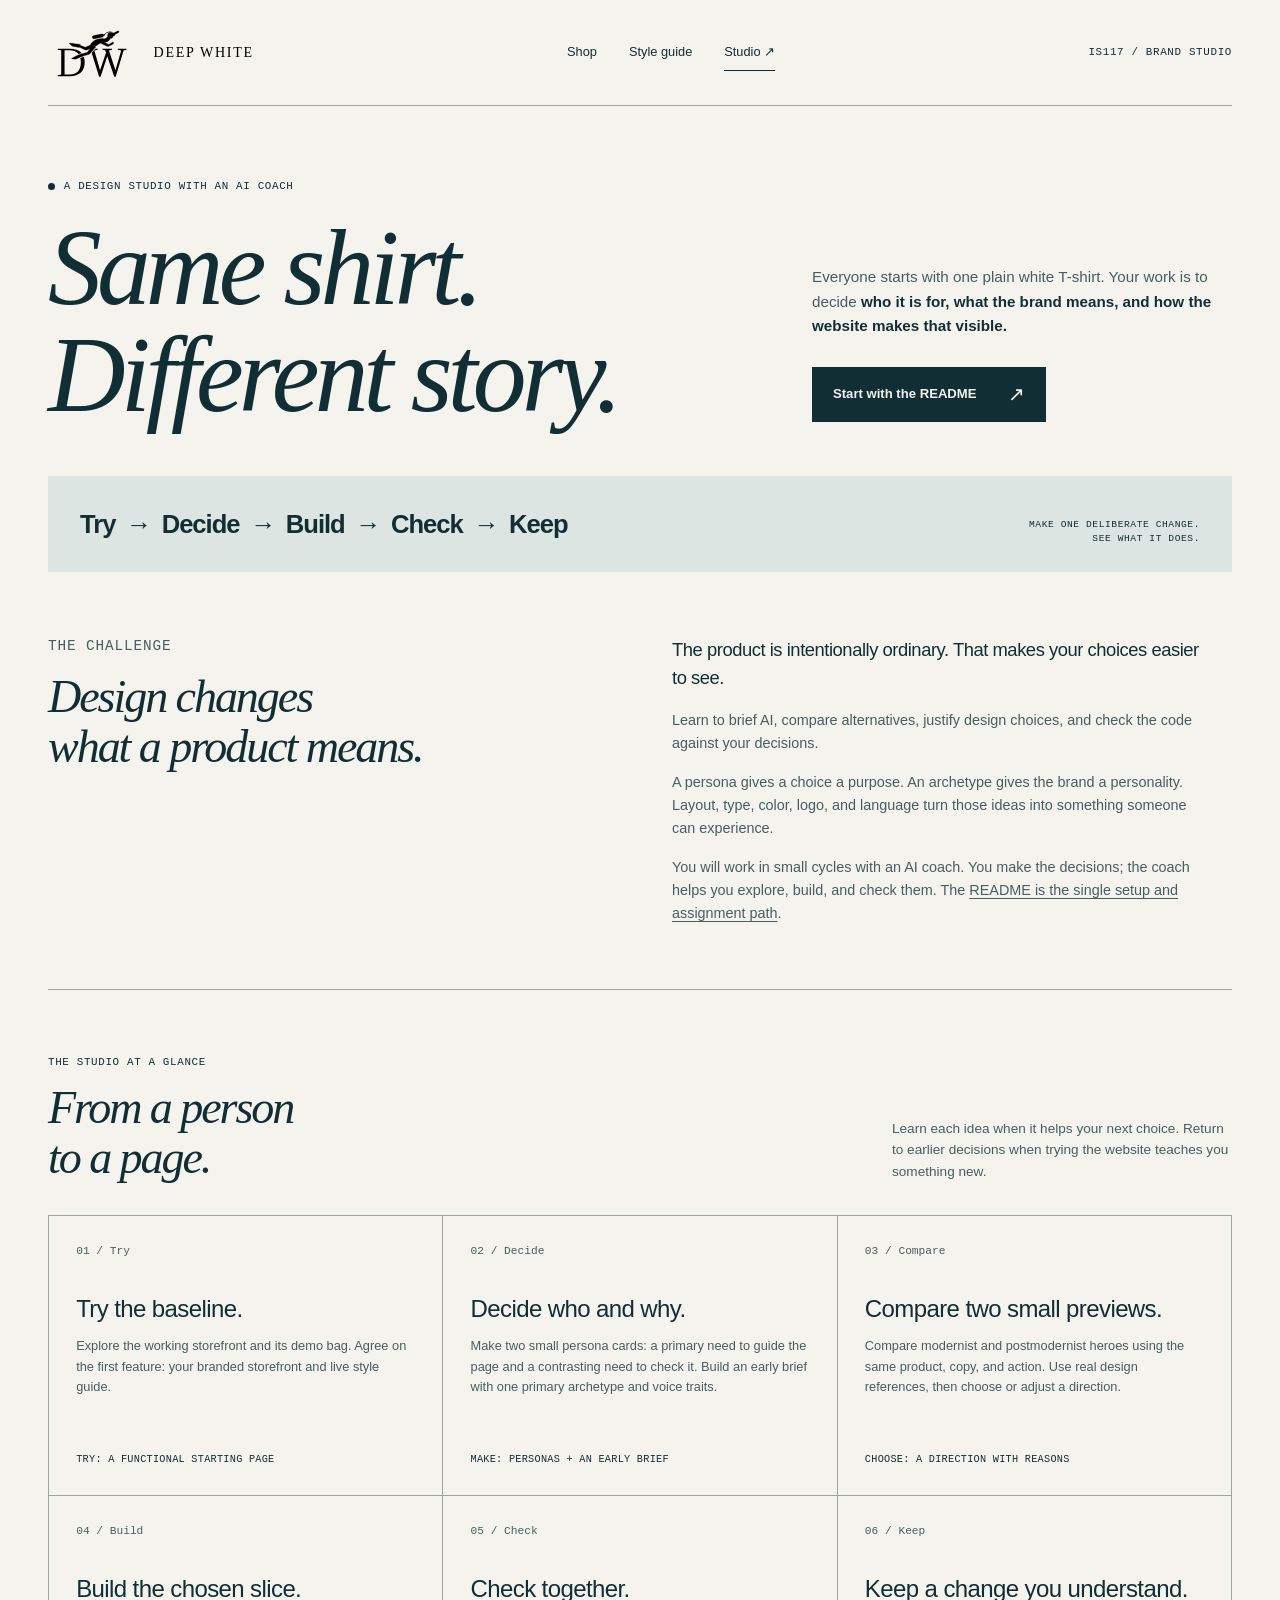
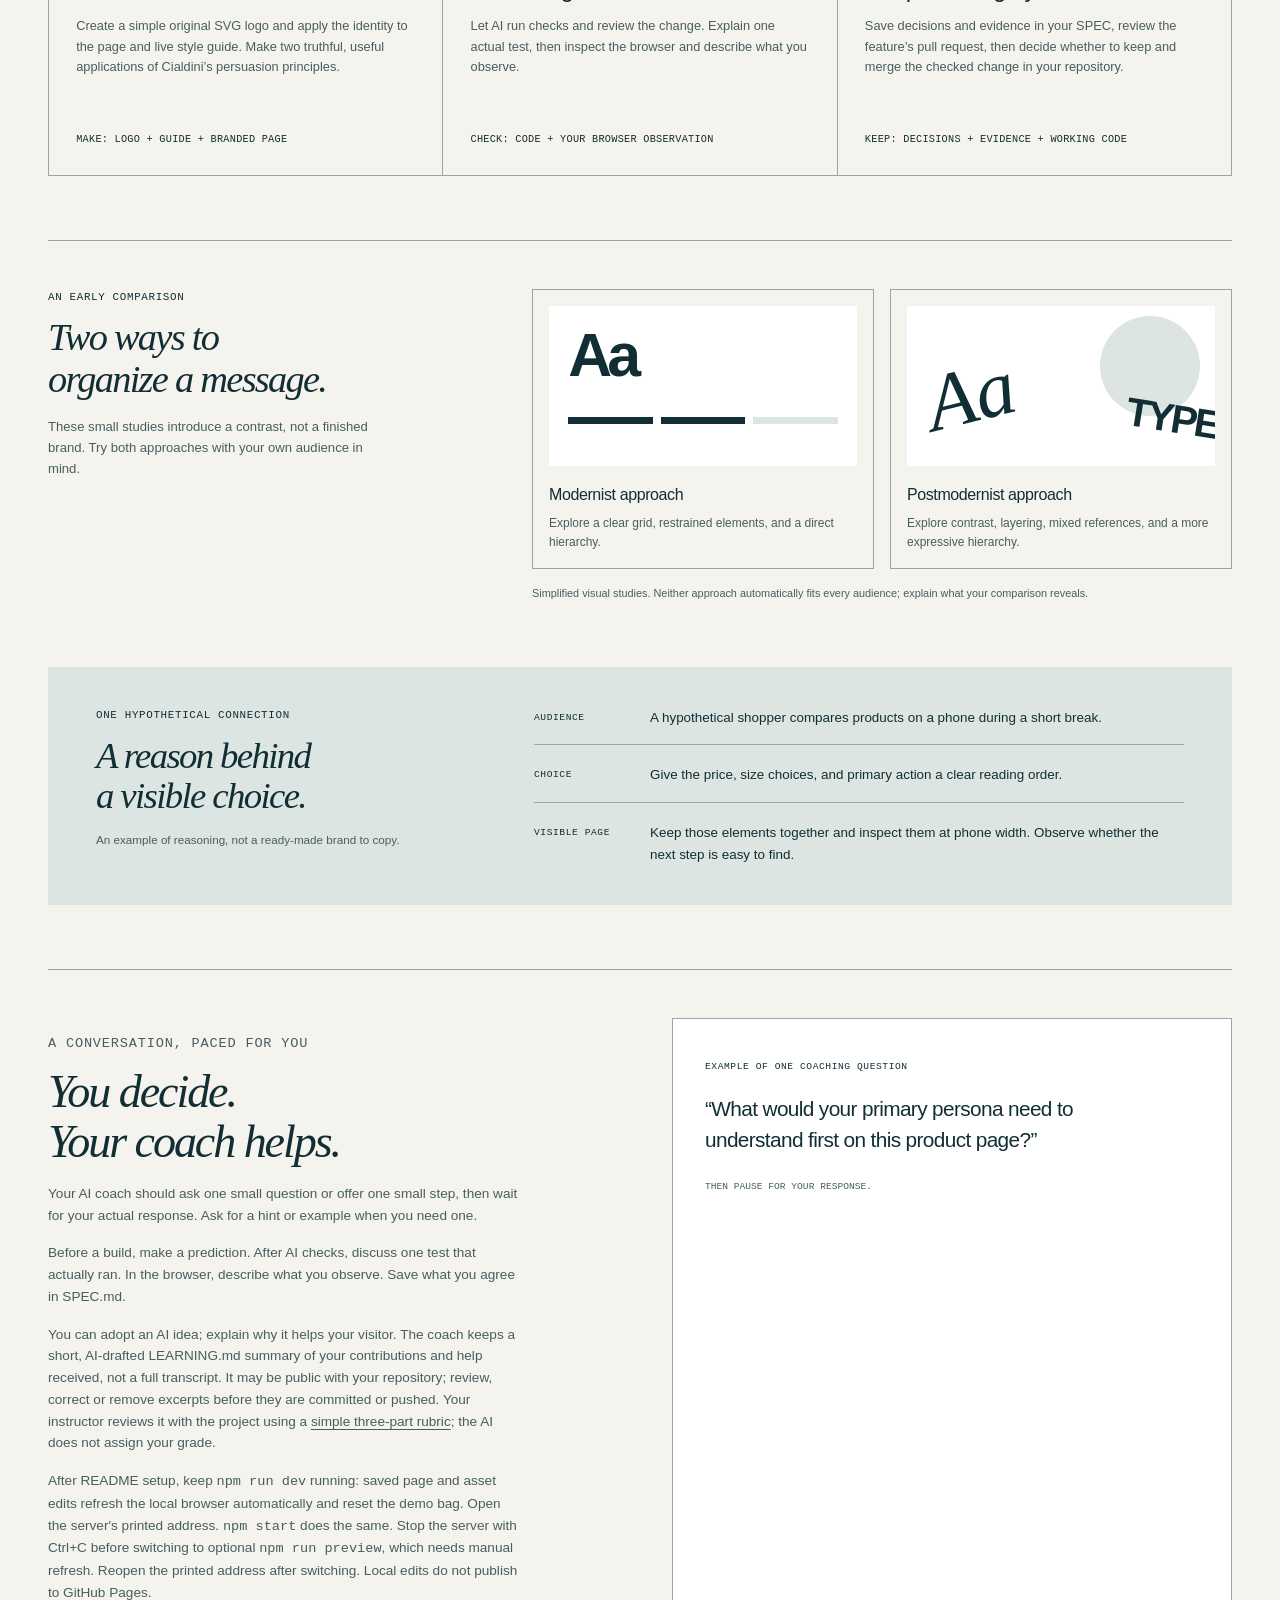
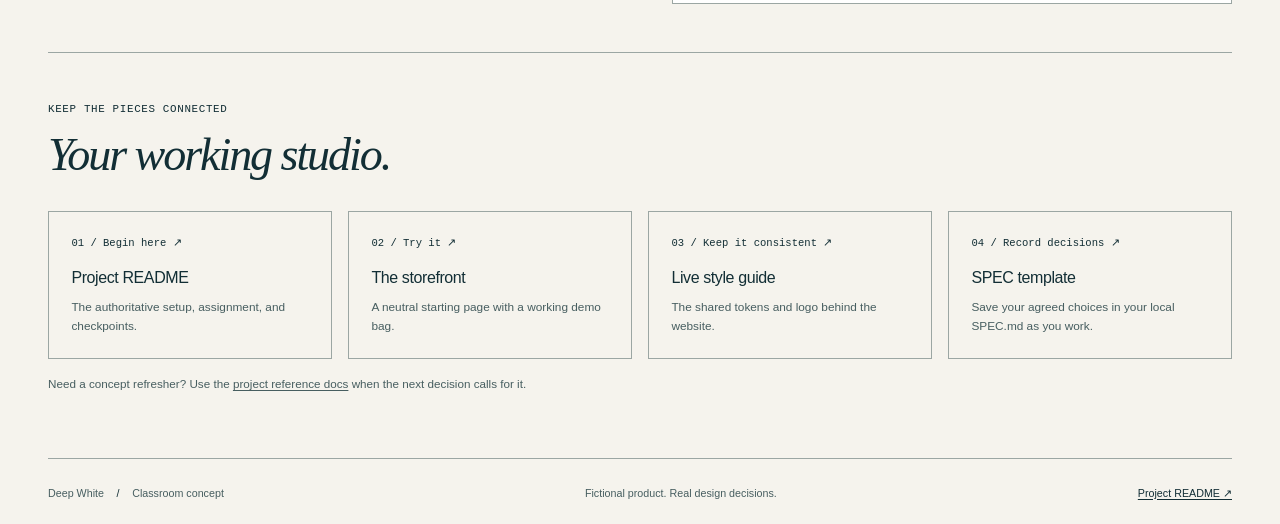
==== commit cefb62aa: "Build Deep White storefront and shared style guide (BRAND-001)" ====
--- a/public/studio.html
+++ b/public/studio.html
@@ -18,14 +18,15 @@
       <a
         class="brand-link"
         href="index.html"
-        aria-label="Your Brand storefront home"
+        aria-label="Deep White storefront home"
         ><img
           class="wordmark"
           src="assets/wordmark.svg"
-          alt="Neutral starter wordmark"
-          width="175"
-          height="26"
-      /></a>
+          alt="Deep White scuba diver over DW"
+          width="96"
+          height="60"
+        /><span class="brand-name">DEEP WHITE</span></a
+      >
       <nav class="main-nav" aria-label="Main navigation">
         <a class="nav-link" href="index.html">Shop</a
         ><a class="nav-link" href="styleguide.html">Style guide</a
@@ -55,7 +56,7 @@
           </p>
           <a
             class="button button-primary"
-            href="https://github.com/kaw393939/is117-brand-studio#readme"
+            href="https://github.com/chaseac-cpu/is117-brand-studio-cc#readme"
             >Start with the README <span aria-hidden="true">↗</span></a
           >
         </div>
@@ -94,7 +95,8 @@
           <p>
             You will work in small cycles with an AI coach. You make the
             decisions; the coach helps you explore, build, and check them. The
-            <a href="https://github.com/kaw393939/is117-brand-studio#readme"
+            <a
+              href="https://github.com/chaseac-cpu/is117-brand-studio-cc#readme"
               >README is the single setup and assignment path</a
             >.
           </p>
@@ -300,7 +302,7 @@
         <div class="resource-grid">
           <a
             class="resource-card"
-            href="https://github.com/kaw393939/is117-brand-studio#readme"
+            href="https://github.com/chaseac-cpu/is117-brand-studio-cc#readme"
             ><span>01 / Begin here ↗</span>
             <h3>Project README</h3>
             <p>The authoritative setup, assignment, and checkpoints.</p></a
@@ -337,11 +339,10 @@
     </main>
     <footer class="site-footer wrap">
       <p>
-        IS117 Brand Studio <span class="footer-separator"> / </span> Neutral
-        starter
+        Deep White <span class="footer-separator"> / </span> Classroom concept
       </p>
       <p class="footer-tagline">Fictional product. Real design decisions.</p>
-      <a href="https://github.com/kaw393939/is117-brand-studio#readme"
+      <a href="https://github.com/chaseac-cpu/is117-brand-studio-cc#readme"
         >Project README <span aria-hidden="true">↗</span></a
       >
     </footer>
--- a/public/styles.css
+++ b/public/styles.css
@@ -1,18 +1,15 @@
-/* Shared brand tokens. Change these after you agree on your brand direction.
-   Both the storefront and the live style guide use this file. */
+/* Deep White shared brand tokens: storefront, guide, and studio. */
 :root {
-  --color-paper: #f6f5f0;
-  --color-ink: #171a18;
-  --color-muted: #5a615b;
-  --color-line: #d1d5cc;
-  --color-accent: #e3ef56;
-  --color-soft: #e8eae1;
+  --color-paper: #f5f3ed;
+  --color-ink: #122e35;
+  --color-muted: #475e60;
+  --color-line: #9ba6a3;
+  --color-accent: #dce5e1;
+  --color-soft: #dce5e1;
   --color-white: #fff;
   --color-danger: #992e28;
-  --font-body:
-    system-ui, -apple-system, blinkmacsystemfont, "Segoe UI", sans-serif;
-  --font-display:
-    system-ui, -apple-system, blinkmacsystemfont, "Segoe UI", sans-serif;
+  --font-body: arial, helvetica, sans-serif;
+  --font-display: georgia, "Times New Roman", serif;
   --font-mono: ui-monospace, sfmono-regular, consolas, monospace;
   --space-1: 0.5rem;
   --space-2: 1rem;
@@ -107,19 +104,25 @@
 h1 {
   font-size: clamp(3.4rem, 6.25vw, 6.6rem);
   line-height: 0.99;
-  letter-spacing: -0.075em;
+  font-style: italic;
+  font-weight: 400;
+  letter-spacing: -0.045em;
 }
 
 h2 {
   font-size: clamp(2rem, 3.6vw, 3.75rem);
   line-height: 1.08;
-  letter-spacing: -0.055em;
+  font-style: italic;
+  font-weight: 400;
+  letter-spacing: -0.045em;
 }
 
 h3 {
   font-size: 1.3rem;
   line-height: 1.3;
-  letter-spacing: -0.03em;
+  font-family: var(--font-body);
+  font-weight: 500;
+  letter-spacing: -0.025em;
 }
 
 p + p {
@@ -204,13 +207,17 @@
 }
 
 .brand-link {
-  display: inline-block;
   flex-shrink: 0;
+  display: flex;
+  align-items: center;
+  gap: 0.6rem;
+  text-decoration: none;
 }
 
 .wordmark {
-  width: 150px;
-  height: auto;
+  width: 96px;
+  height: 60px;
+  object-fit: contain;
 }
 
 .main-nav {
@@ -256,25 +263,37 @@
 
 .product-section {
   display: grid;
-  grid-template-columns: 1.13fr 1fr;
-  gap: clamp(3rem, 7vw, 8rem);
   padding-block: var(--space-5) 5rem;
+  grid-template-columns: 1.05fr 1fr;
+  gap: 5rem;
   align-items: start;
 }
 
 .product-visual {
   position: relative;
   background: var(--color-soft);
+  grid-column: 2;
+  grid-row: 1;
+  border: 14px solid var(--color-ink);
+  border-left-width: 3px;
+  border-bottom-width: 3px;
+  margin: 2rem 18px 2rem 0;
+  background-image: radial-gradient(#597970 0.7px, transparent 0.7px);
+  background-size: 5px 5px;
+  padding: 30px 20px 20px;
 }
 
 .visual-label {
   position: absolute;
   z-index: 1;
-  inset: 1.3rem 1.4rem auto;
   display: flex;
   justify-content: space-between;
   gap: 1rem;
   font-size: 0.6rem;
+  inset: -30px auto auto 12px;
+  background: var(--color-paper);
+  padding: 0.6rem 0.8rem;
+  border: 1px solid var(--color-line);
 }
 
 .shirt-image {
@@ -282,6 +301,7 @@
   height: auto;
   aspect-ratio: 800 / 880;
   object-fit: contain;
+  position: relative;
 }
 
 .image-caption {
@@ -289,24 +309,34 @@
   align-items: center;
   justify-content: space-between;
   gap: 1rem;
-  padding: 1.2rem 1.4rem;
   border-top: 1px solid var(--color-line);
   font-size: 0.59rem;
+  position: relative;
+  margin: 0.5rem 0 0;
+  padding: 0.8rem;
+  background: var(--color-ink);
+  color: var(--color-white);
+  transform: rotate(-3deg);
+  border: 0;
 }
 
 .image-caption > :last-child {
   font-family: var(--font-body);
-  font-size: 1.5rem;
   line-height: 1;
+  font-size: 1rem;
 }
 
 .product-information {
-  max-width: 530px;
   padding-block: 1rem;
+  grid-column: 1;
+  grid-row: 1;
+  max-width: none;
 }
 
 .product-information h1 {
   margin-top: 1.6rem;
+  font-size: clamp(2.7rem, 4.4vw, 4.8rem);
+  line-height: 1.04;
 }
 
 .product-intro {
@@ -740,6 +770,7 @@
 
 .logo-board img {
   width: min(100%, 380px);
+  height: auto;
 }
 
 .logo-variants {
@@ -763,13 +794,14 @@
 }
 
 .logo-small {
-  width: 110px;
   height: auto;
+  width: 96px;
 }
 
 .logo-mono {
   width: 190px;
-  filter: brightness(0);
+  height: auto;
+  filter: none;
 }
 
 .logo-variant p,
@@ -836,11 +868,12 @@
 
 .type-display {
   font-family: var(--font-display);
-  font-size: clamp(2.5rem, 4.5vw, 5rem);
-  font-weight: 550;
-  letter-spacing: -0.075em;
   line-height: 1;
   max-width: 700px;
+  font-style: italic;
+  font-weight: 400;
+  letter-spacing: -0.045em;
+  font-size: clamp(2rem, 3.4vw, 4rem);
 }
 
 .type-body {
@@ -1295,3 +1328,125 @@
     animation: none !important;
   }
 }
+
+/* Direction B: editorial typography and layered product framing. */
+
+.brand-name {
+  font-family: var(--font-display);
+  letter-spacing: 0.12em;
+  font-size: 0.88rem;
+  color: #000;
+  white-space: nowrap;
+}
+
+.product-visual::before {
+  content: "";
+  position: absolute;
+  inset: 20px -18px -18px 20px;
+  border: 1px solid var(--color-muted);
+  pointer-events: none;
+}
+
+.decision-value {
+  font-family: var(--font-display);
+  font-style: italic;
+  font-size: 1.5rem !important;
+  color: var(--color-ink) !important;
+}
+
+.occasion-section {
+  padding-block: var(--space-6);
+  border-top: 1px solid var(--color-line);
+}
+
+.occasion-section h2 {
+  margin-top: 1rem;
+}
+
+.occasion-intro {
+  max-width: 540px;
+  margin-top: 1.5rem;
+  color: var(--color-muted);
+  font-size: 0.95rem;
+}
+
+.occasion-grid {
+  display: grid;
+  grid-template-columns: repeat(3, 1fr);
+  gap: 2rem;
+  margin-top: 3rem;
+}
+
+.occasion-grid article {
+  padding: 1.5rem 0;
+  border-top: 1px solid var(--color-line);
+}
+
+.occasion-grid h3 {
+  margin: 1rem 0 0.75rem;
+  font-family: var(--font-display);
+  font-style: italic;
+  font-size: 1.7rem;
+}
+
+.occasion-grid p {
+  font-size: 0.9rem;
+  color: var(--color-muted);
+  line-height: 1.8;
+}
+
+@media (width <= 1100px) {
+  .site-header {
+    gap: 1.2rem;
+  }
+
+  .brand-name {
+    font-size: 0.7rem;
+  }
+
+  .product-section {
+    gap: 3rem;
+  }
+}
+
+@media (width <= 760px) {
+  .product-section {
+    grid-template-columns: 1fr;
+    gap: 1.8rem;
+  }
+
+  .product-information {
+    grid-column: 1;
+    grid-row: 1;
+  }
+
+  .product-visual {
+    grid-column: 1;
+    grid-row: 2;
+    width: calc(100% - 18px);
+    margin-top: 1.5rem;
+  }
+
+  .product-information h1 {
+    font-size: clamp(2.6rem, 9vw, 4rem);
+  }
+
+  .wordmark {
+    width: 72px;
+    height: 45px;
+  }
+
+  .brand-name {
+    font-size: 0.7rem;
+  }
+
+  .occasion-grid {
+    grid-template-columns: 1fr;
+    gap: 0.5rem;
+    margin-top: 1.5rem;
+  }
+
+  .occasion-section {
+    padding-block: 2.5rem;
+  }
+}
